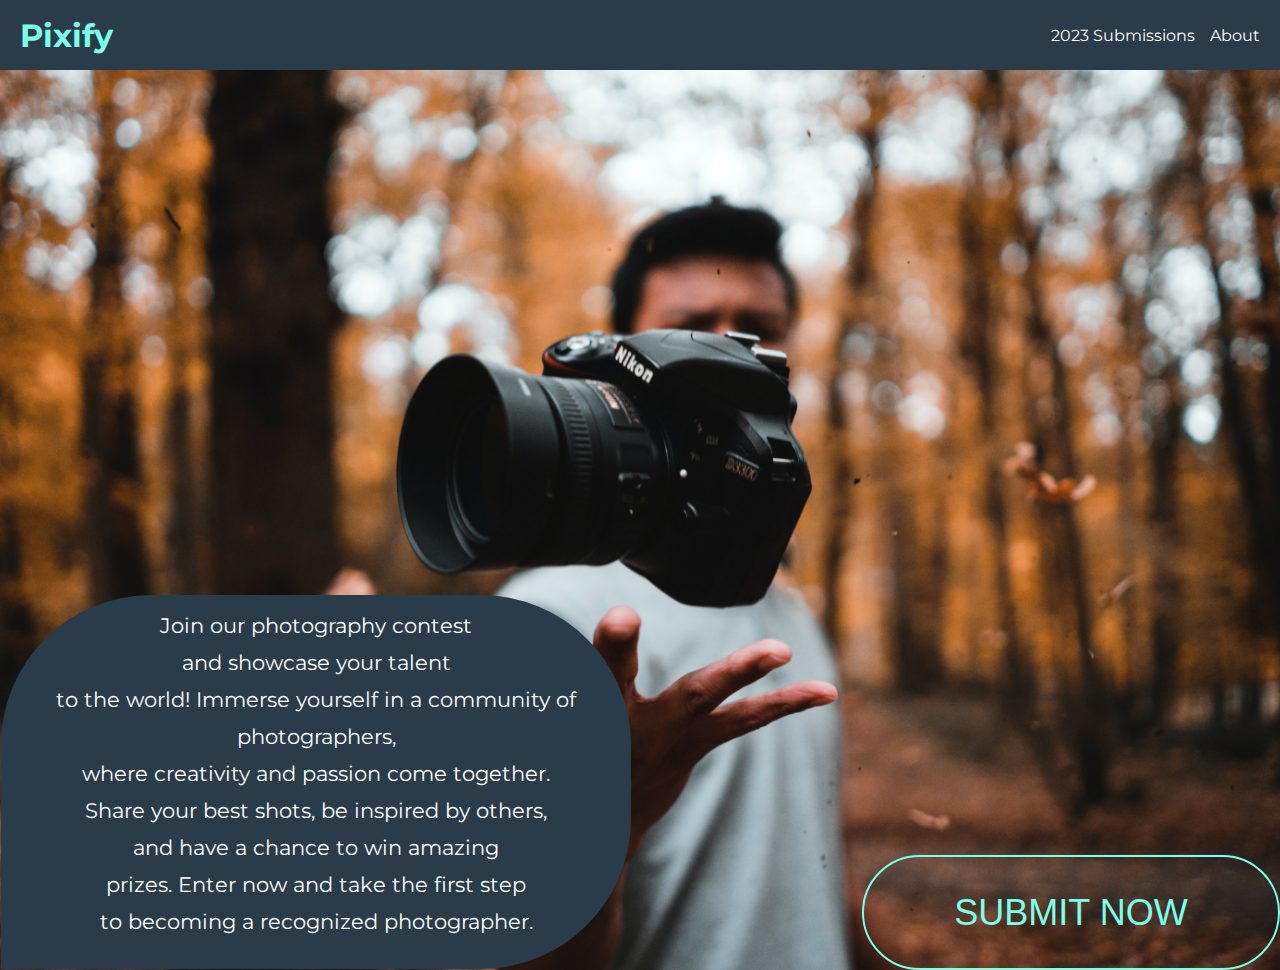
==== html files/index.html @ 94e1a48a "first commit" ====
<!DOCTYPE html>
<html lang="en">

<head>
    <meta charset="UTF-8">
    <meta http-equiv="X-UA-Compatible" content="IE=edge">
    <meta name="viewport" content="width=device-width, initial-scale=1.0">
    <link rel="stylesheet" href="../css files/style.css">
    <link rel="preconnect" href="https://fonts.googleapis.com">
    <link rel="preconnect" href="https://fonts.gstatic.com" crossorigin>
    <link href="https://fonts.googleapis.com/css2?family=Montserrat&family=Nunito+Sans:wght@300&family=Sen&display=swap" rel="stylesheet">
    <title>Pixify</title>
</head>

<body>
    <header>
        <h1>Pixify</h1>
        <nav>
            <a href="../html files/submissons page.html">2023 Submissions</a>
            <a href="../html files/about us.html">About</a>
        </nav>
    </header>
    <main>
        <div class="main-background ">

            <p>Join our photography contest <br>and showcase your talent
                <br> to the world! Immerse yourself in a community of photographers,
                <br>where creativity and passion come together.<br> Share your best shots, be inspired by others,<br> and have a chance to win amazing
                <br> prizes. Enter now and take the first step<br> to becoming a recognized photographer.</p>
            <button class="submit ">SUBMIT NOW</button>
        </div>
    </main>
    <script src="../java script files/script.js ">
    </script>
</body>

</html>
---- css files/style.css ----
:root {
    --bg-color: #2A3B49;
    --text-color: #111;
    --header-bg-color: #2A3B49;
    --h1-text-color: #7BFFE9;
    --a-text-color: #FFFFFF;
    --p-text-color: #ffff;
    --btn-bg-color: transparent;
    --btn-text-color: #7BFFE9;
    --p-bg-color: #2A3B49;
}

body {
    font-family: 'Montserrat', sans-serif;
    font-weight: 400;
    margin: 0;
    padding: 0;
    align-content: center;
}

header {
    background-color: var(--header-bg-color);
    width: 100%;
    height: 50px;
    display: flex;
    flex-direction: row;
    justify-content: space-between;
    align-items: center;
    padding-top: 10px;
    padding-bottom: 10px;
}

h1 {
    color: var(--h1-text-color);
    margin-left: 20px;
}

nav {
    align-items: center;
    display: flex;
    padding: 20px 0;
    flex-wrap: wrap;
    margin-right: 20px;
}

a {
    color: var(--a-text-color);
    text-decoration: none;
    text-decoration-style: none;
    margin-left: 15px;
}

.main-background {
    display: flex;
    flex-direction: row;
    justify-content: space-between;
    width: 100%;
    height: 100vh;
    background-image: url("../assets/reinhart-julian-WxM465oM4j4-unsplash 1.jpg");
    background-position: center;
    background-repeat: no-repeat;
    background-size: cover;
    position: relative;
}

p {
    font-size: 21px;
    line-height: 37px;
    margin: 1px;
    padding: 12px;
    background-color: var(--p-bg-color);
    color: var(--p-text-color);
    border-radius: 150px 150px 150px 0px;
    text-align: center;
    position: absolute;
    width: 606px;
    height: 350px;
    bottom: 0px;
}

button {
    box-sizing: border-box;
    position: absolute;
    width: 418px;
    height: 115px;
    bottom: 0px;
    right: 0px;
    border-radius: 60px;
    color: var(--btn-text-color);
    border: 2px solid var(--btn-text-color);
    font-style: normal;
    font-weight: 200;
    font-size: 36px;
    line-height: 44px;
    text-align: center;
    background-color: transparent;
}
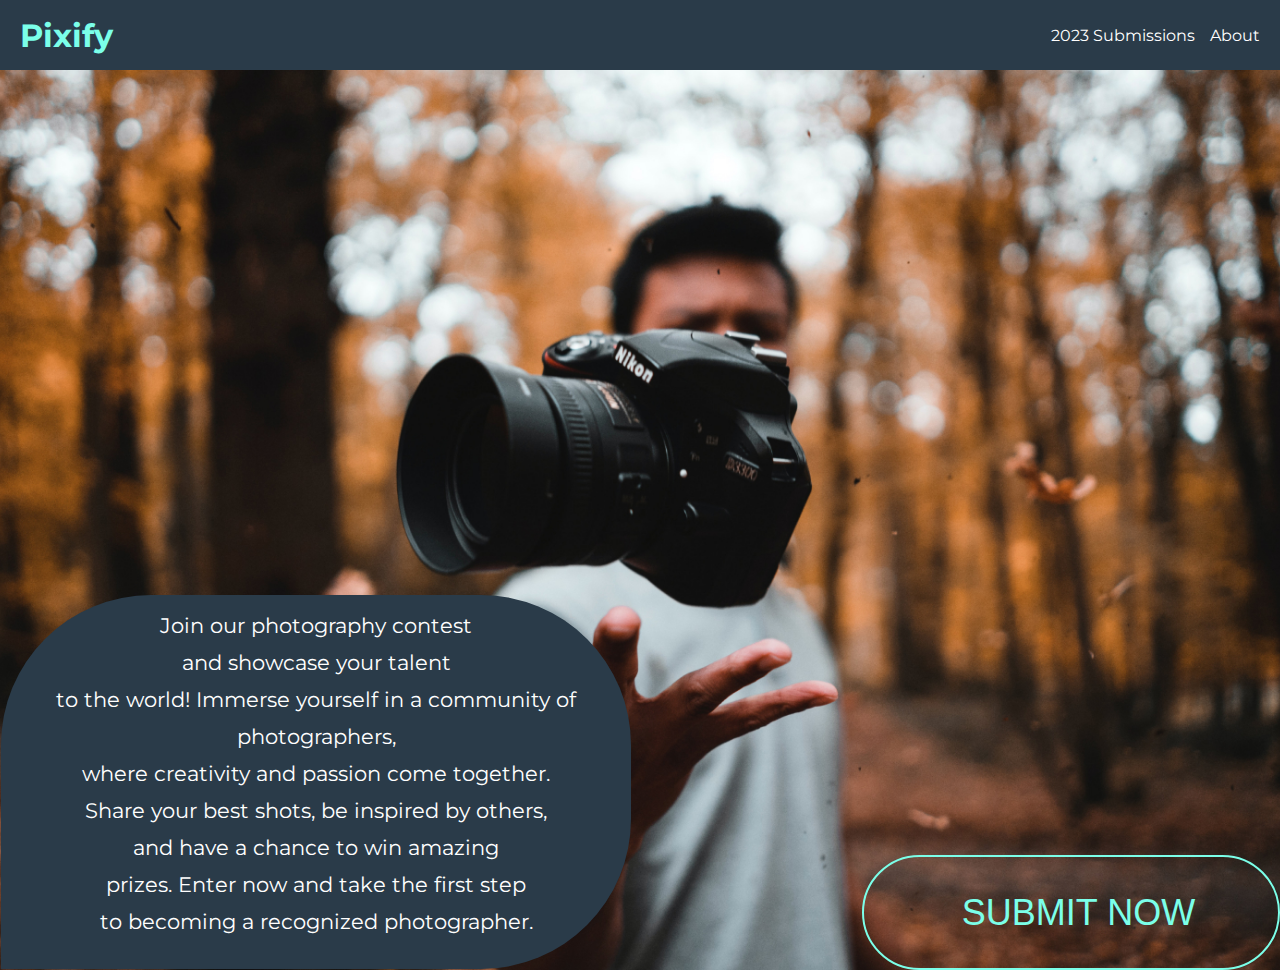
==== commit 97d897d1: "change js" ====
--- a/html files/index.html
+++ b/html files/index.html
@@ -27,7 +27,7 @@
                 <br> to the world! Immerse yourself in a community of photographers,
                 <br>where creativity and passion come together.<br> Share your best shots, be inspired by others,<br> and have a chance to win amazing
                 <br> prizes. Enter now and take the first step<br> to becoming a recognized photographer.</p>
-            <button class="submit ">SUBMIT NOW</button>
+            <button class="submit"><a href="../html files/submissons page.html" id="submit-btn"> SUBMIT NOW</a></button>
         </div>
     </main>
     <script src="../java script files/script.js ">
--- a/css files/style.css
+++ b/css files/style.css
@@ -94,4 +94,8 @@
     line-height: 44px;
     text-align: center;
     background-color: transparent;
+}
+
+#submit-btn {
+    color: var(--btn-text-color);
 }